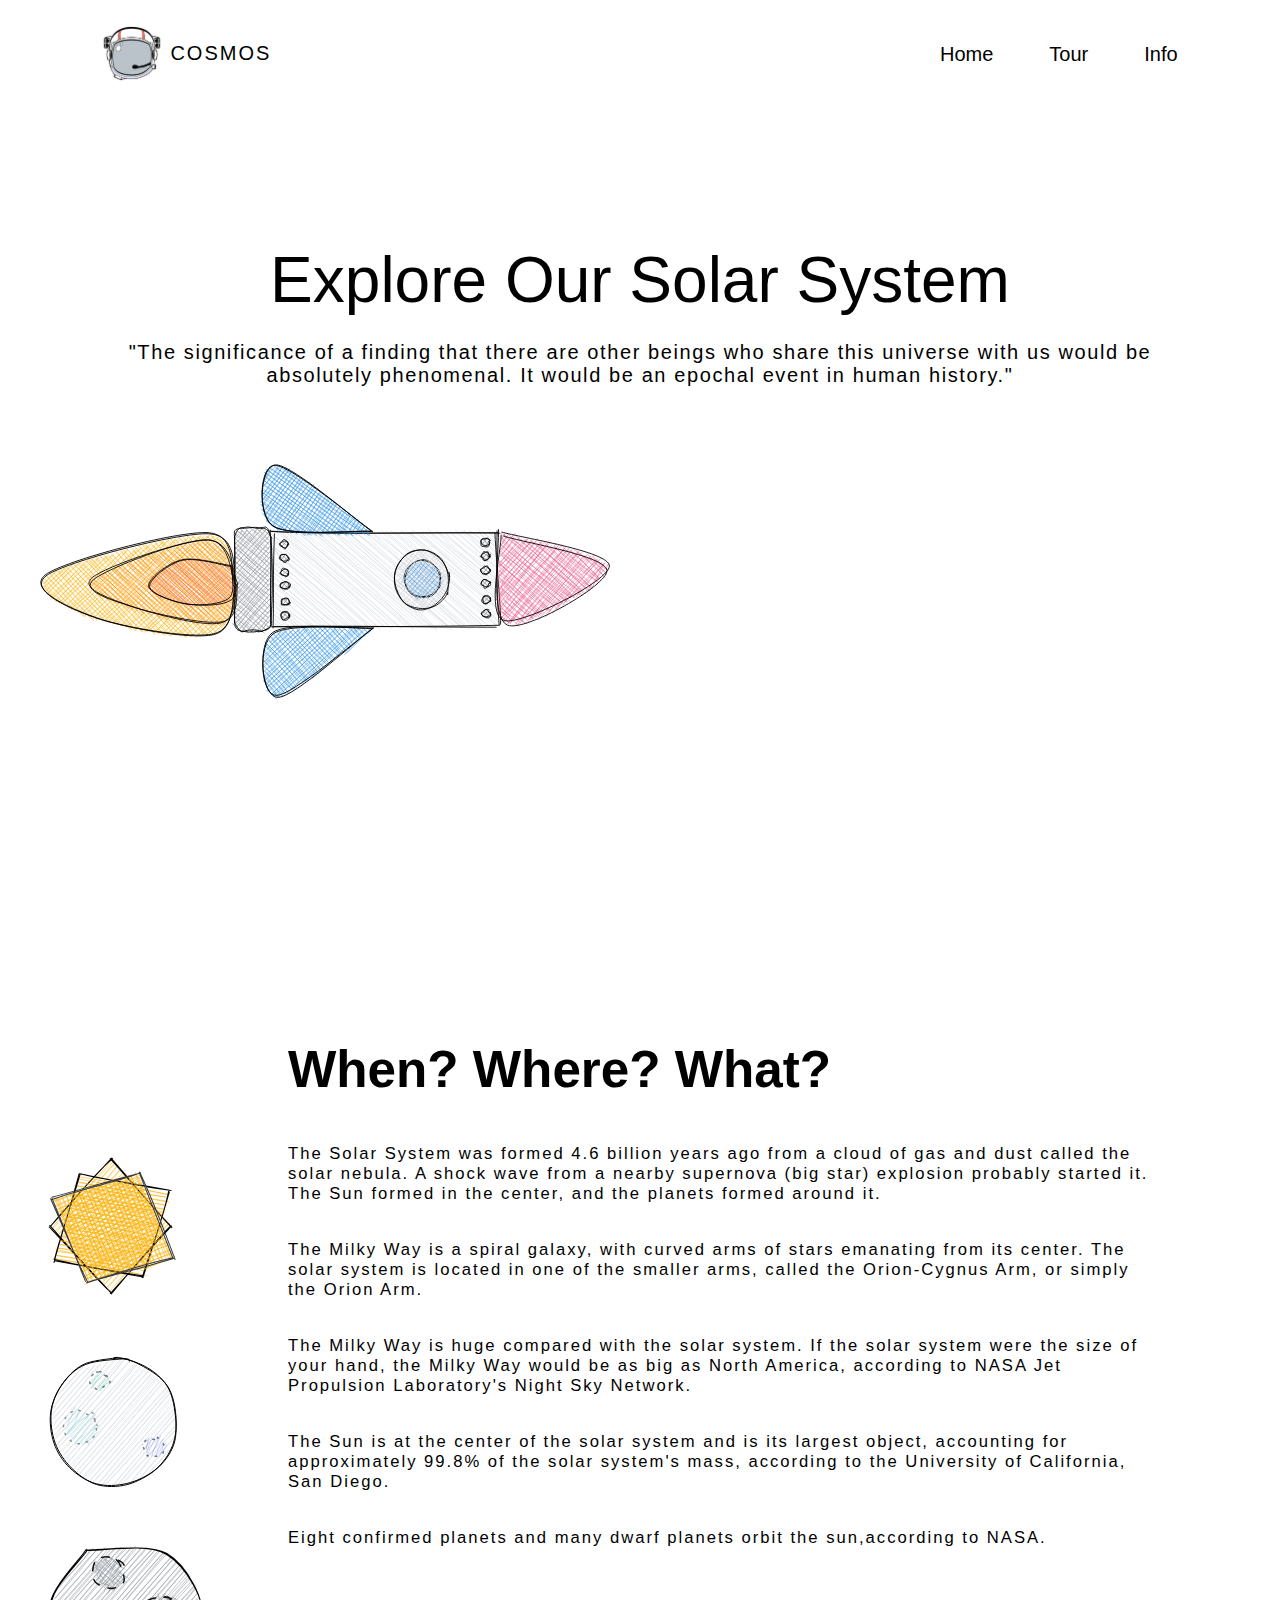
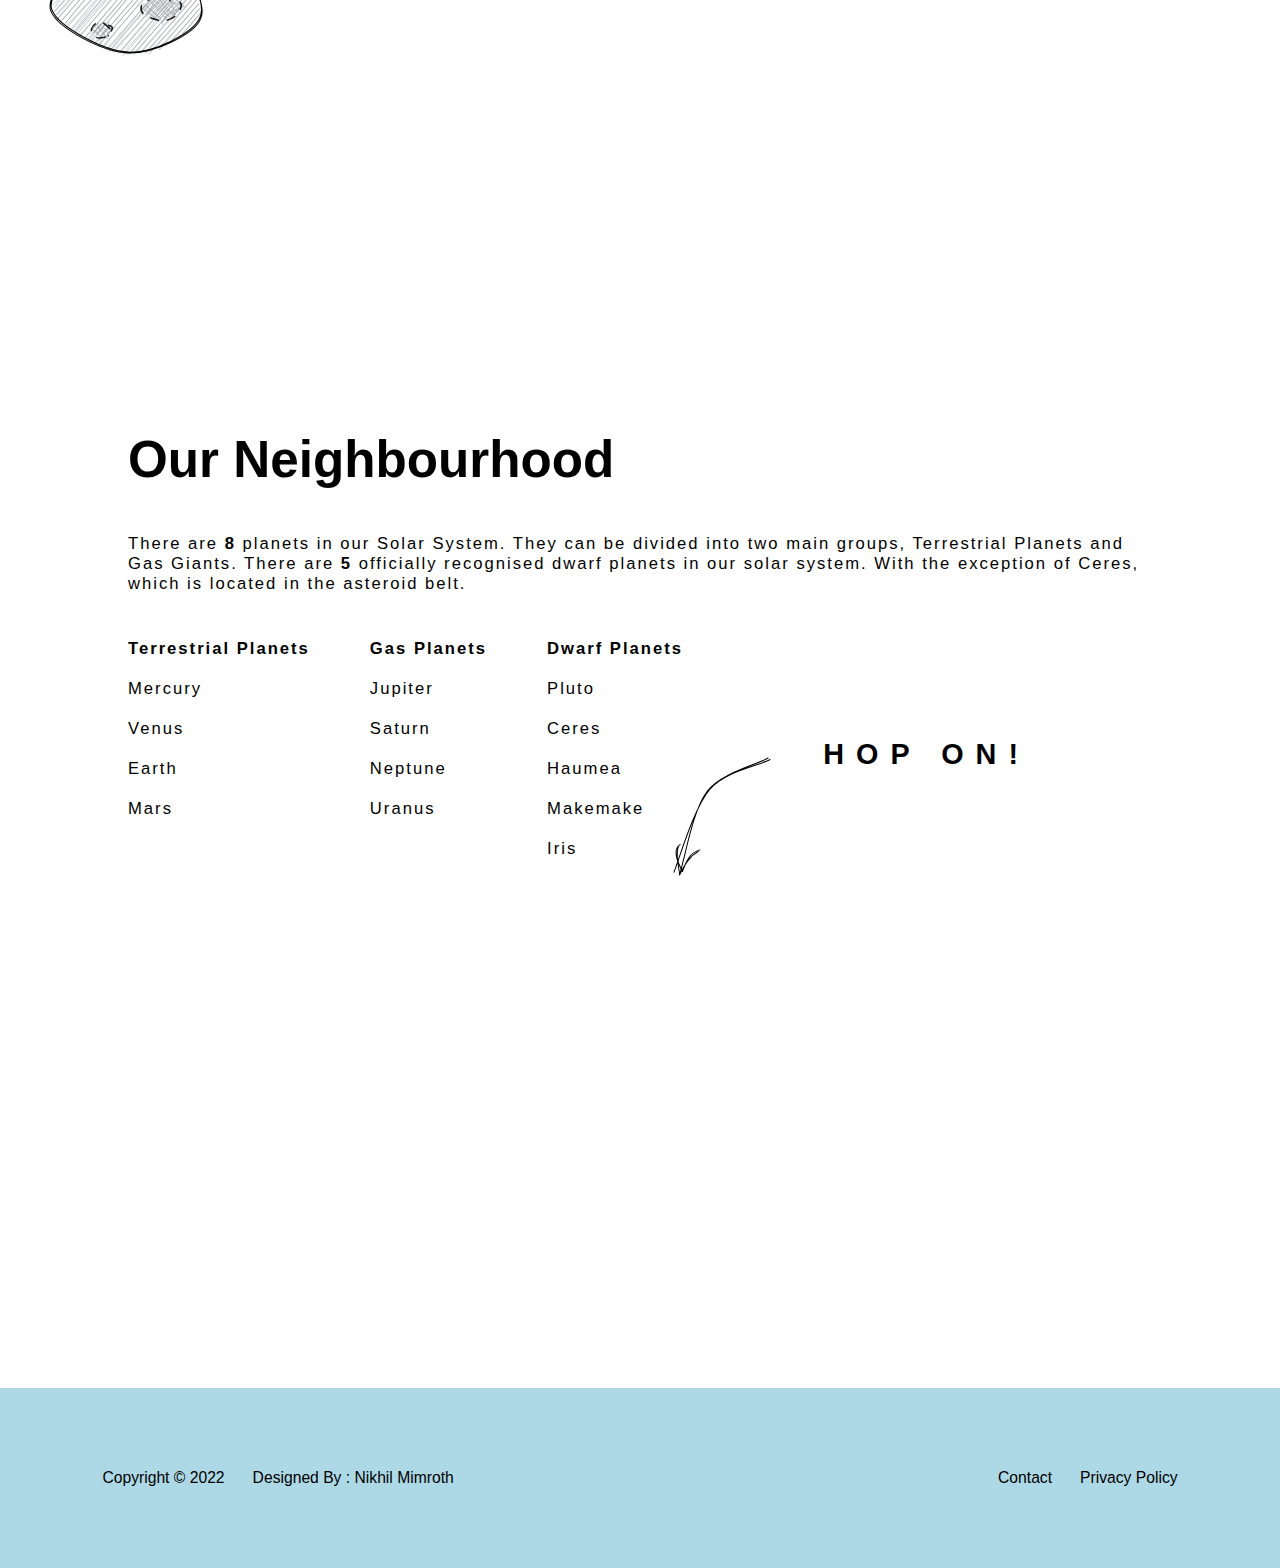
==== index.html @ 72702b02 "Add files via upload" ====
<!DOCTYPE html>
<html lang="en">
<head>
    <meta charset="UTF-8">
    <meta http-equiv="X-UA-Compatible" content="IE=edge">
    <meta name="viewport" content="width=device-width, initial-scale=1.0">
    <title>Document</title>
    <link rel="stylesheet" href="./css/style.css">
    <link href="https://api.fontshare.com/v2/css?f[]=general-sans@200,500,300,600,400&display=swap" rel="stylesheet">
</head>
<body>

    <header>
        <nav class="nav">
            <div class="nav--logo">
                <img class="nav--img" src="images/astronaut-svg.svg" alt="logo">
                <h2 class="nav--text">COSMOS</h2>
            </div>
            <ul class="nav--links">
                <li>Home</li>
                <li>Tour</li>
                <li>Info</li>
            </ul>
        </nav>
    </header>

    <section class="hero--section">
        <div class="hero--center">
            <h1 class="hero--heading">Explore Our Solar System</h1>
            <p class="hero--para">"The significance of a finding that there are other beings who share this universe with us would be absolutely phenomenal. It would be an epochal event in human history."</p>
        </div>
        <img class="hero--img" id="planeImg" src="images/rocket-svg.svg" alt="">
    </section>

    <section class="info--section">
        <h2 class="info--heading">When? Where? What?</h2>
        <ul class="info--links">
            <li>The Solar System was formed 4.6 billion years ago from a cloud of gas and dust called the solar nebula. A shock wave from a nearby supernova (big star) explosion probably started it. The Sun formed in the center, and the planets formed around it.</li>
            <li>The Milky Way is a spiral galaxy, with curved arms of stars emanating from its center. The solar system is located in one of the smaller arms, called the Orion-Cygnus Arm, or simply the Orion Arm.</li>
            <li>The Milky Way is huge compared with the solar system. If the solar system were the size of your hand, the Milky Way would be as big as North America, according to NASA Jet Propulsion Laboratory's Night Sky Network. </li>
            <li>The Sun is at the center of the solar system and is its largest object, accounting for approximately 99.8% of the solar system's mass, according to the University of California, San Diego.</li>
            <li>Eight confirmed planets and many dwarf planets orbit the sun,according to NASA.</li>
        </ul>
        <img class="info--img" id="img--one" src="./images/star-svg-bg.svg" alt="star">
        <img class="info--img" id="img--two" src="./images/moon-svg-bg.svg" alt="">
        <img class="info--img" id="img--three" src="./images/asteroid-small-svg-bg.svg" alt="">
    </section>

    <section class="explore--section">
        <h2 class="explore--heading">Our Neighbourhood</h2>
        <p class="explore--para">There are <span class="bold">8</span>  planets in our Solar System. They can be divided into two main groups, Terrestrial Planets and Gas Giants. There are <span class="bold">5</span> officially recognised dwarf planets in our solar system. With the exception of Ceres, which is located in the asteroid belt.</p>
        <div class="explore--planets">
            <ul class="explore--links">
                <li class="bold">Terrestrial Planets</li>
                <li>Mercury</li>
                <li>Venus</li>
                <li>Earth</li>
                <li>Mars</li>
            </ul>
            <ul class="explore--links">
                <li class="bold">Gas Planets</li>
                <li>Jupiter</li>
                <li>Saturn</li>
                <li>Neptune</li>
                <li>Uranus</li>
            </ul>
            <ul class="explore--links">
                <li class="bold">Dwarf Planets</li>
                <li>Pluto</li>
                <li>Ceres</li>
                <li>Haumea</li>
                <li>Makemake</li>
                <li>Iris</li>
            </ul>
        </div>
        <span class="explore--text">HOP ON!</span>
        <img class="explore--arrow" src="./images/arrow-svg-bg.svg" alt="">
        <a href=""><img class="explore--img" id="planeImgSecond" src="./images/rocket-svg.svg" alt=""></a>
    </section>
    
    <footer>
        <div class="footer--text">
            <span>Copyright &copy 2022</span>
            <span>Designed By : Nikhil Mimroth</span>
        </div>
        <ul class="footer--links">
            <li>Contact</li>
            <li>Privacy Policy</li>
        </ul>
    </footer>

    <!-- <div class="container">
        <div class="card">
            <img src="" alt="" class="planet--img">
            <h2 class="planet--name"></h2>

        </div>
    </div> -->

<script src="script.js" ></script>    
</body>
</html>
---- css/style.css ----
*{
    box-sizing: border-box;
    margin: 0;
    padding: 0;
}

body{
    min-height: 100vh;
    font-family: 'General Sans', sans-serif;
    scroll-behavior: smooth;
    overflow-x: hidden;
}

li{
    list-style: none;
}

.bold{
    font-weight: 600;

}

.nav{
    width: 100%;
    height: 12vh;
    display: flex;
    justify-content: space-between;
    align-items: center;
    padding-inline: 8%;
}

.nav--logo{
    display: flex;
    align-items: center;
    gap: 0.5rem;
}

.nav--img{
    max-width: 60px;
}

.nav--text{
    font-size: 1.25rem;
    letter-spacing: 0.125rem;
    font-weight: 500;
}

.nav--links{
    display: flex;
    gap: 3.5rem;
}

.nav--links > li {
    font-size: 1.25rem;
}

.nav--links > li:hover{
    font-weight: 500;
}


section{
    margin-bottom:10vh;
    width: 100%;
    padding-inline: 10%;
}

.hero--section{
    height: 90vh;
    position: relative;
    padding-top: 15vh;
}

.hero--center{
    display: flex;
    flex-direction: column;
    justify-content: center;
    align-items: center; 
    text-align: center;
}

.hero--heading{
    font-size: 5vw;
    font-weight: 500;
}

.hero--para{
    font-size: 1.25rem;
    padding-top: 1.5rem;
    letter-spacing: 0.1rem;
}

.hero--img{
    transform: rotate(90deg);
    max-width: 250px;
    position: absolute;
    top: 180px;
    left: 200px;
}

.info--section{
    height: 100vh;
    position: relative;
}

.info--heading{
    font-size: 4vw;
    padding-top: 3.5vh;
    padding-left: 10rem;
}

.info--links{
    padding-top: 5vh;
    padding-left: 10rem;
}

.info--links > li{
    margin-bottom: 2.25rem;
    font-size: 1.3vw;
    letter-spacing: 0.125rem;
}

.info--img{
    max-width: 15vw;
}

#img--one{
    position: absolute;
    top: 140px;
    left: 40px;
    animation: move 4s 1 ease-in ;
}

#img--two{
    position: absolute;
    top: 340px;
    left: 40px;
    animation: move 5s 1 ease-in ;
}

#img--three{
    position: absolute;
    top: 530px;
    left: 40px;
    animation: move 6s 1 ease-in ;
}

.explore--section{
    height: 100vh;
    position: relative;
}

.explore--heading{
    font-size: 4vw;
    padding-top: 3.5vh;
}

.explore--para{
    font-size: 1.3vw;
    letter-spacing: 0.125rem;
    padding-top: 5vh;
}

.explore--planets{
    display: flex;
    gap: 60px;
    font-size: 1.3vw;
    letter-spacing: 0.125rem;
}

.explore--links{
    padding-top: 5vh;
}

.explore--links > li{
    margin-bottom: 1.25rem;
}

.explore--arrow{
    max-width: 250px;
    position: absolute;
    top: 350px;
    right: 500px;
}

.explore--img{
    transform: rotate(-90deg);
    max-width: 250px;
    position: absolute;
    top: 280px;
    right: -500px;
}

.explore--text{
    position: absolute;
    top: 340px;
    right: 250px;
    font-size: 2.25vw;
    font-weight: 600;
    letter-spacing: 0.75rem;
}


footer{
    height: 20vh;
    background-color: lightblue;
    display: flex;
    justify-content: space-between;
    padding-inline: 8%;
    align-items: center;
}

.footer--text{
    display: flex;
    gap: 28px;
    font-size: 1.225vw;
    font-weight: 400;
}

.footer--links{
    display: flex;
    gap: 28px;
    font-size: 1.225vw;
    font-weight: 400;
}

@keyframes move {
    0% {
        transform: translateX(-40px);
    }

    100% {
        transform: translateX(0);
    }
}
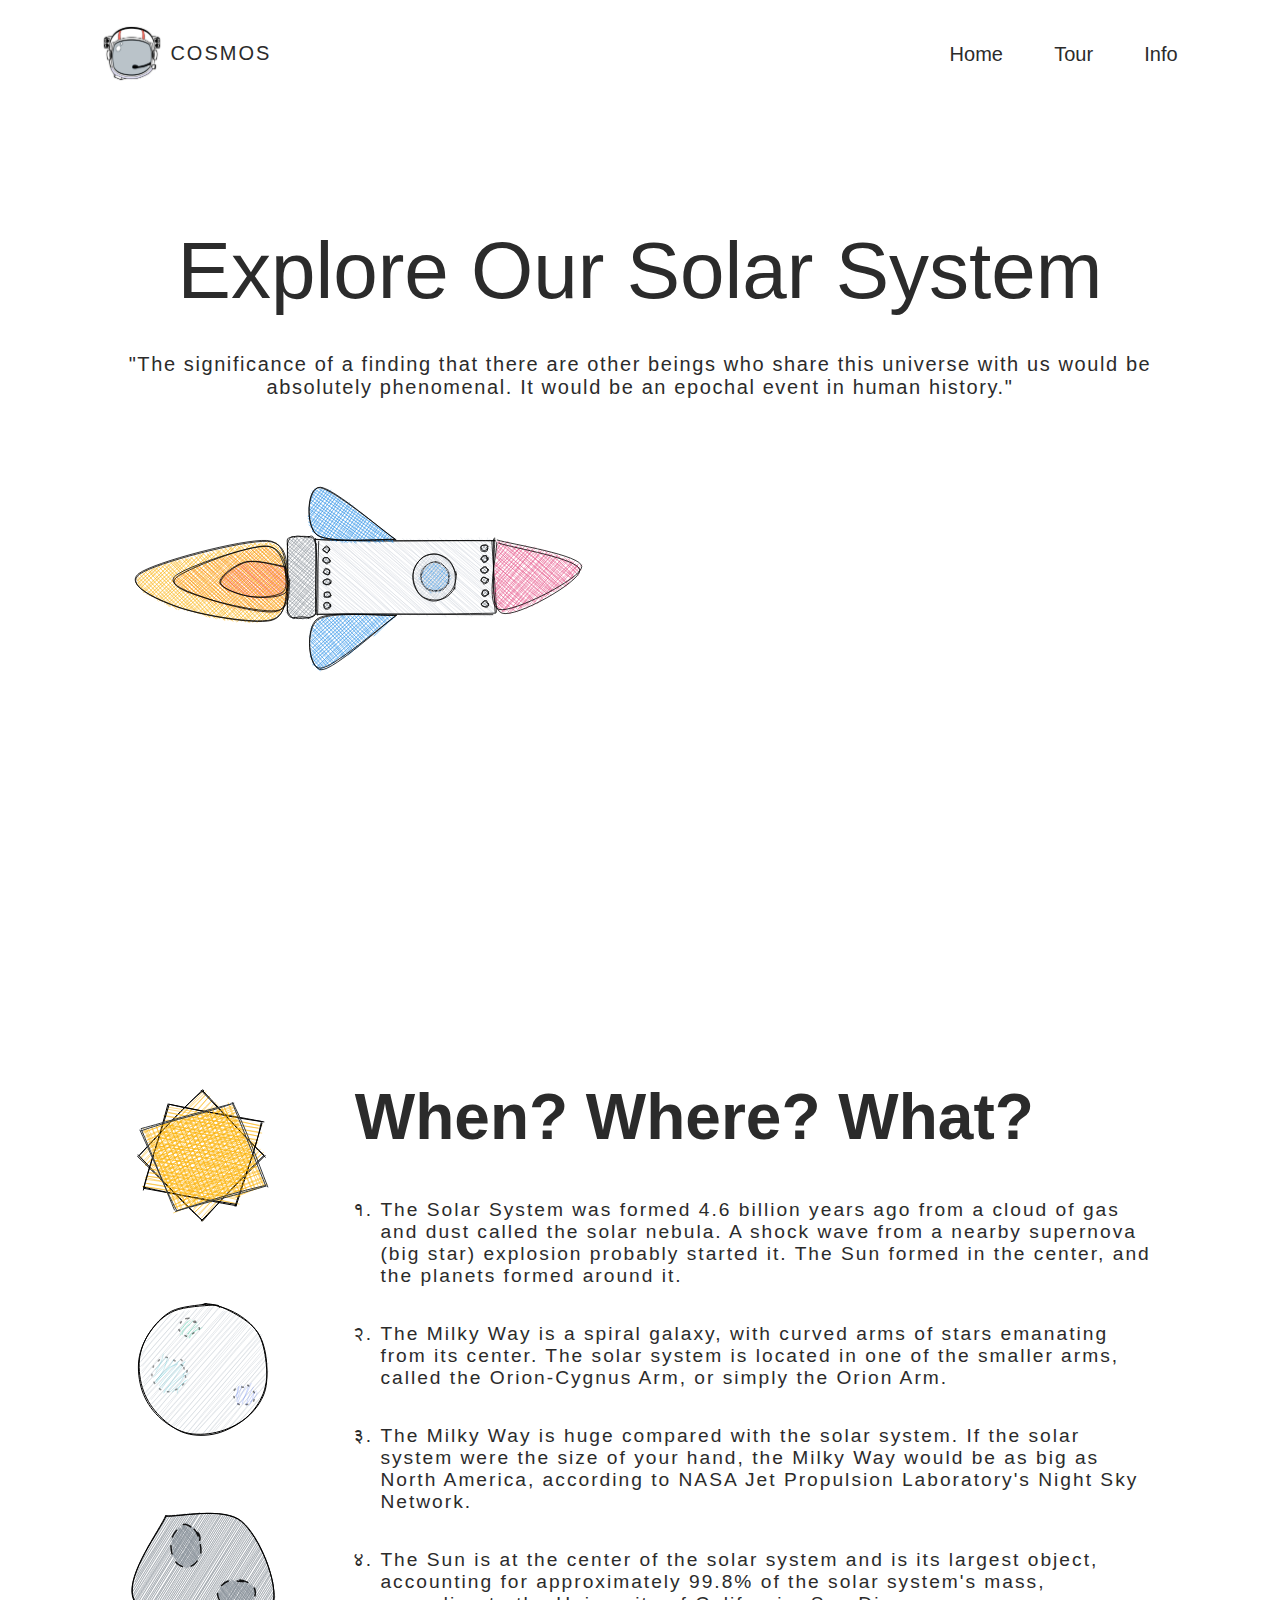
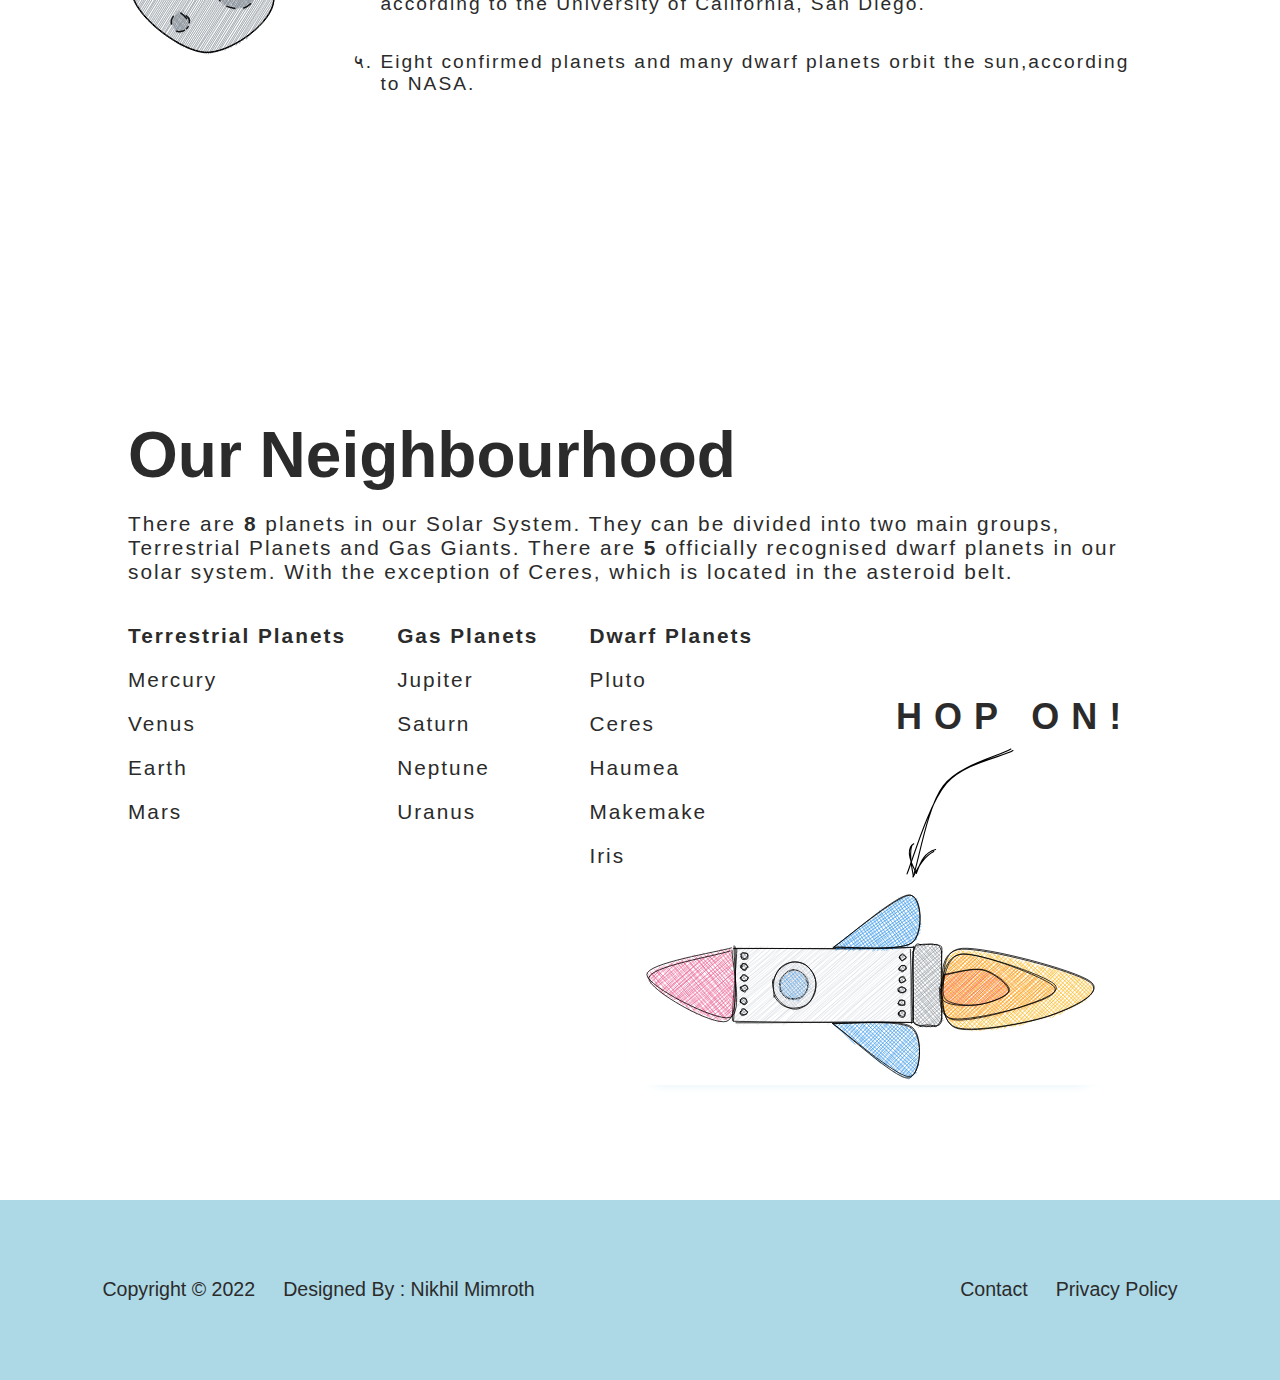
==== commit 23c2ddc3: "Add files via upload" ====
--- a/index.html
+++ b/index.html
@@ -25,59 +25,79 @@
     </header>
 
     <section class="hero--section">
-        <div class="hero--center">
+        <article class="hero--center">
             <h1 class="hero--heading">Explore Our Solar System</h1>
             <p class="hero--para">"The significance of a finding that there are other beings who share this universe with us would be absolutely phenomenal. It would be an epochal event in human history."</p>
-        </div>
-        <img class="hero--img" id="planeImg" src="images/rocket-svg.svg" alt="">
+        </article>
+        <img class="hero--img" id="planeImg" src="images/rocket.svg" alt="rocket">
     </section>
 
     <section class="info--section">
-        <h2 class="info--heading">When? Where? What?</h2>
-        <ul class="info--links">
-            <li>The Solar System was formed 4.6 billion years ago from a cloud of gas and dust called the solar nebula. A shock wave from a nearby supernova (big star) explosion probably started it. The Sun formed in the center, and the planets formed around it.</li>
-            <li>The Milky Way is a spiral galaxy, with curved arms of stars emanating from its center. The solar system is located in one of the smaller arms, called the Orion-Cygnus Arm, or simply the Orion Arm.</li>
-            <li>The Milky Way is huge compared with the solar system. If the solar system were the size of your hand, the Milky Way would be as big as North America, according to NASA Jet Propulsion Laboratory's Night Sky Network. </li>
-            <li>The Sun is at the center of the solar system and is its largest object, accounting for approximately 99.8% of the solar system's mass, according to the University of California, San Diego.</li>
-            <li>Eight confirmed planets and many dwarf planets orbit the sun,according to NASA.</li>
-        </ul>
-        <img class="info--img" id="img--one" src="./images/star-svg-bg.svg" alt="star">
-        <img class="info--img" id="img--two" src="./images/moon-svg-bg.svg" alt="">
-        <img class="info--img" id="img--three" src="./images/asteroid-small-svg-bg.svg" alt="">
+        <div class="info--container">
+            <article class="info--img-container">
+                <img class="info--img" id="img--one" src="./images/star-svg-bg.svg" alt="star">
+                <img class="info--img" id="img--two" src="./images/moon-svg-bg.svg" alt="">
+                <img class="info--img" id="img--three" src="./images/asteroid-svg-bg.svg" alt="">
+            </article>
+            <article class="info--content">
+                <h2 class="info--heading">When? Where? What?</h2>
+                <ul class="info--links">
+                    <li>The Solar System was formed 4.6 billion years ago from a cloud of gas and dust called the solar nebula. A shock wave from a nearby supernova (big star) explosion probably started it. The Sun formed in the center, and the planets formed around it.</li>
+                    <li>The Milky Way is a spiral galaxy, with curved arms of stars emanating from its center. The solar system is located in one of the smaller arms, called the Orion-Cygnus Arm, or simply the Orion Arm.</li>
+                    <li>The Milky Way is huge compared with the solar system. If the solar system were the size of your hand, the Milky Way would be as big as North America, according to NASA Jet Propulsion Laboratory's Night Sky Network. </li>
+                    <li>The Sun is at the center of the solar system and is its largest object, accounting for approximately 99.8% of the solar system's mass, according to the University of California, San Diego.</li>
+                    <li>Eight confirmed planets and many dwarf planets orbit the sun,according to NASA.</li>
+                </ul>
+            </article>
+        </div>
+    </section> 
+
+    <section class="explore--section">
+
+        <div class="explore--container">
+            <div class="div1">
+                <h2 class="explore--heading">Our Neighbourhood</h2>
+            </div>
+            <div class="div2"> 
+                <p class="explore--para">There are <span class="bold">8</span>  planets in our Solar System. They can be divided into two main groups, Terrestrial Planets and Gas Giants. There are <span class="bold">5</span> officially recognised dwarf planets in our solar system. With the exception of Ceres, which is located in the asteroid belt.</p>
+            </div>
+            <div class="div3"> 
+                <div class="explore--planets">
+                    <ul class="explore--links">
+                        <li class="bold">Terrestrial Planets</li>
+                        <li>Mercury</li>
+                        <li>Venus</li>
+                        <li>Earth</li>
+                        <li>Mars</li>
+                    </ul>
+                    <ul class="explore--links">
+                        <li class="bold">Gas Planets</li>
+                        <li>Jupiter</li>
+                        <li>Saturn</li>
+                        <li>Neptune</li>
+                        <li>Uranus</li>
+                    </ul>
+                    <ul class="explore--links">
+                        <li class="bold">Dwarf Planets</li>
+                        <li>Pluto</li>
+                        <li>Ceres</li>
+                        <li>Haumea</li>
+                        <li>Makemake</li>
+                        <li>Iris</li>
+                    </ul>
+                </div>
+            </div>
+            <div class="div4">
+                <h3 class="explore--text">HOP ON!</h3>
+                <img class="explore--arrow" src="./images/arrow-svg-bg.svg" alt="">
+            </div>
+            <div class="div5" > 
+                <a href="./tour/tour.html"><img id="planeImgSecond"  class="explore--img" src="./images/rocket2.svg" alt="rocket"></a>
+            </div>
+            <div class="div6"></div> 
+        </div>
     </section>
 
-    <section class="explore--section">
-        <h2 class="explore--heading">Our Neighbourhood</h2>
-        <p class="explore--para">There are <span class="bold">8</span>  planets in our Solar System. They can be divided into two main groups, Terrestrial Planets and Gas Giants. There are <span class="bold">5</span> officially recognised dwarf planets in our solar system. With the exception of Ceres, which is located in the asteroid belt.</p>
-        <div class="explore--planets">
-            <ul class="explore--links">
-                <li class="bold">Terrestrial Planets</li>
-                <li>Mercury</li>
-                <li>Venus</li>
-                <li>Earth</li>
-                <li>Mars</li>
-            </ul>
-            <ul class="explore--links">
-                <li class="bold">Gas Planets</li>
-                <li>Jupiter</li>
-                <li>Saturn</li>
-                <li>Neptune</li>
-                <li>Uranus</li>
-            </ul>
-            <ul class="explore--links">
-                <li class="bold">Dwarf Planets</li>
-                <li>Pluto</li>
-                <li>Ceres</li>
-                <li>Haumea</li>
-                <li>Makemake</li>
-                <li>Iris</li>
-            </ul>
-        </div>
-        <span class="explore--text">HOP ON!</span>
-        <img class="explore--arrow" src="./images/arrow-svg-bg.svg" alt="">
-        <a href=""><img class="explore--img" id="planeImgSecond" src="./images/rocket-svg.svg" alt=""></a>
-    </section>
-    
     <footer>
         <div class="footer--text">
             <span>Copyright &copy 2022</span>
@@ -97,6 +117,6 @@
         </div>
     </div> -->
 
-<script src="script.js" ></script>    
+<script src="script.js" ></script>
 </body>
 </html>--- a/css/style.css
+++ b/css/style.css
@@ -2,6 +2,8 @@
     box-sizing: border-box;
     margin: 0;
     padding: 0;
+    
+    /* outline: 1px solid red !important; */
 }
 
 body{
@@ -9,6 +11,8 @@
     font-family: 'General Sans', sans-serif;
     scroll-behavior: smooth;
     overflow-x: hidden;
+    color: #2b2b2b;
+
 }
 
 li{
@@ -47,14 +51,14 @@
 
 .nav--links{
     display: flex;
-    gap: 3.5rem;
-}
-
-.nav--links > li {
+    gap: 4vw;
+}
+
+.nav--links  li {
     font-size: 1.25rem;
 }
 
-.nav--links > li:hover{
+.nav--links  li:hover{
     font-weight: 500;
 }
 
@@ -66,57 +70,105 @@
 }
 
 .hero--section{
+    /*background-color: lightblue;*/
     height: 90vh;
-    position: relative;
-    padding-top: 15vh;
+    /*padding-top: 10vh;*/
+    
 }
 
 .hero--center{
+    /*background-color: lightcoral;*/
     display: flex;
     flex-direction: column;
     justify-content: center;
     align-items: center; 
     text-align: center;
+    padding-top: 13vh;
+    
 }
 
 .hero--heading{
-    font-size: 5vw;
+    font-size: 5rem;
     font-weight: 500;
+    /*background-color: lightskyblue;*/
+    
 }
 
 .hero--para{
     font-size: 1.25rem;
-    padding-top: 1.5rem;
+    padding-block: 4vh;
     letter-spacing: 0.1rem;
+    /*background-color: lightgoldenrodyellow;*/
 }
 
 .hero--img{
-    transform: rotate(90deg);
-    max-width: 250px;
-    position: absolute;
+    /*background-color: lightgrey;*/
+    /*transform: rotate(90deg);*/
+    /*max-width: 250px;*/
+    max-width: 36vw;
+    margin-top: 5vh;
+    
+    /*position: absolute;
     top: 180px;
-    left: 200px;
-}
+    left: 200px; */
+    /*z-index: 999;
+    position: relative;*/
+    /*margin-top: -20vh;*/
+}
+
+/*.hero--img-container{
+    background-color: lightcoral;
+    width: 100%;
+    height: 5vh;
+    z-index: 999;
+    position: relative;
+}*/
 
 .info--section{
     height: 100vh;
-    position: relative;
-}
-
-.info--heading{
-    font-size: 4vw;
-    padding-top: 3.5vh;
-    padding-left: 10rem;
+    /*background-color: lightgreen;*/
+}
+
+.info--container{
+    /*background-color: brown;*/
+    display: flex;
+    padding-top: 8vh;
+    gap: 6vw;
+}
+
+.info--img-container{
+    /*background-color: lightseagreen;*/
+    display: flex;
+    flex-direction: column;
+    gap: 5vw;
+
+}
+
+.info--content{
+    /*background-color: beige;*/
+    display: flex;
+    flex-direction: column;
+}
+
+ .info--heading{
+    font-size: 4rem;
+    /*padding-top: 3.5vh;
+    padding-left: 10rem;*/
+    /*background-color: lightslategray */
 }
 
 .info--links{
     padding-top: 5vh;
-    padding-left: 10rem;
+    padding-left: 2vw;
+    /*background-color: lightblue;*/
+    
 }
 
 .info--links > li{
-    margin-bottom: 2.25rem;
-    font-size: 1.3vw;
+    list-style: devanagari;
+    /*background-color: lightgrey;*/
+    margin-bottom: 4vh;
+    font-size: 1.2rem;
     letter-spacing: 0.125rem;
 }
 
@@ -125,51 +177,85 @@
 }
 
 #img--one{
-    position: absolute;
+    /*position: absolute;
     top: 140px;
-    left: 40px;
+    left: 40px;*/
     animation: move 4s 1 ease-in ;
 }
 
 #img--two{
-    position: absolute;
+    /*position: absolute;
     top: 340px;
-    left: 40px;
+    left: 40px;*/
     animation: move 5s 1 ease-in ;
 }
 
 #img--three{
-    position: absolute;
+    /*position: absolute;
     top: 530px;
-    left: 40px;
+    left: 40px;*/
     animation: move 6s 1 ease-in ;
-}
+} 
+
 
 .explore--section{
-    height: 100vh;
-    position: relative;
+    height: auto;
+    /*background-color: chocolate;*/
+}
+
+.explore--container {
+    width: 100%;
+    /*background-color: lightblue;*/
+    display: grid;
+    grid-template-columns: repeat(4, 1fr);
+    grid-template-rows: repeat(5, 1fr);
+    padding-block: 2%;
+}
+    
+.div1 { 
+    grid-area: 1 / 1 / 2 / 5; 
+    /*background-color: lightcyan;*/
+}
+.div2 { 
+    grid-area: 2 / 1 / 3 / 5; 
+    /*background-color: lightpink;*/
+}
+.div3 { 
+    grid-area: 3 / 1 / 6 / 4;
+    /*background-color: lightgray; */
+}
+.div4 { 
+    grid-area: 3 / 4 / 6 / 5; 
+    /*background-color: lightgreen;*/
+    display: flex;
+    flex-direction: column;
+    align-self: flex-end;
+}
+.div5 { 
+    grid-area: 6 / 3 / 7 / 5; 
+    /*background-color: beige;*/
+}
+
+.div6{
+    grid-area: 6 / 1 / 7 / 3;
+    /*background-color: red;*/
 }
 
 .explore--heading{
-    font-size: 4vw;
-    padding-top: 3.5vh;
+    font-size: 4rem;
 }
 
 .explore--para{
-    font-size: 1.3vw;
+    font-size: 1.3rem;
     letter-spacing: 0.125rem;
-    padding-top: 5vh;
 }
 
 .explore--planets{
     display: flex;
-    gap: 60px;
-    font-size: 1.3vw;
+    gap: 4vw;
+    font-size: 1.3rem;
     letter-spacing: 0.125rem;
-}
-
-.explore--links{
-    padding-top: 5vh;
+    padding-top: 2vh;
 }
 
 .explore--links > li{
@@ -178,27 +264,32 @@
 
 .explore--arrow{
     max-width: 250px;
-    position: absolute;
-    top: 350px;
-    right: 500px;
-}
-
-.explore--img{
-    transform: rotate(-90deg);
-    max-width: 250px;
-    position: absolute;
-    top: 280px;
-    right: -500px;
+    /*background-color: lightcyan;*/
+    margin-right: 10vw;   
+}
+
+.explore--img {
+    max-width: 36vw;
+    box-shadow: 0px 8px 15px -15px lightblue;
+    /*background-color: darkgoldenrod;  */
 }
 
 .explore--text{
-    position: absolute;
+    /*position: absolute;
     top: 340px;
-    right: 250px;
-    font-size: 2.25vw;
+    right: 250px;*/
+    
+    font-size: 2.25rem;
     font-weight: 600;
     letter-spacing: 0.75rem;
-}
+    /*background-color: aliceblue;*/
+}
+
+.explore--section:hover #planeImgSecond{ 
+    box-shadow: 0px 8px 15px -15px lightblue;
+    animation: moveLeft 3s 1 ease-out ;
+}
+
 
 
 footer{
@@ -213,23 +304,35 @@
 .footer--text{
     display: flex;
     gap: 28px;
-    font-size: 1.225vw;
+    font-size: 1.225rem;
     font-weight: 400;
 }
 
 .footer--links{
     display: flex;
     gap: 28px;
-    font-size: 1.225vw;
+    font-size: 1.225rem;
     font-weight: 400;
 }
 
 @keyframes move {
     0% {
-        transform: translateX(-40px);
+        transform: translateX(-120px);
     }
 
     100% {
         transform: translateX(0);
     }
+}
+
+@keyframes moveLeft {
+    0% {
+        transform: translateX(180px);
+        opacity: 0;
+    }
+
+    100% {
+        transform: translateX(0px);
+        opacity: 1;
+    }
 }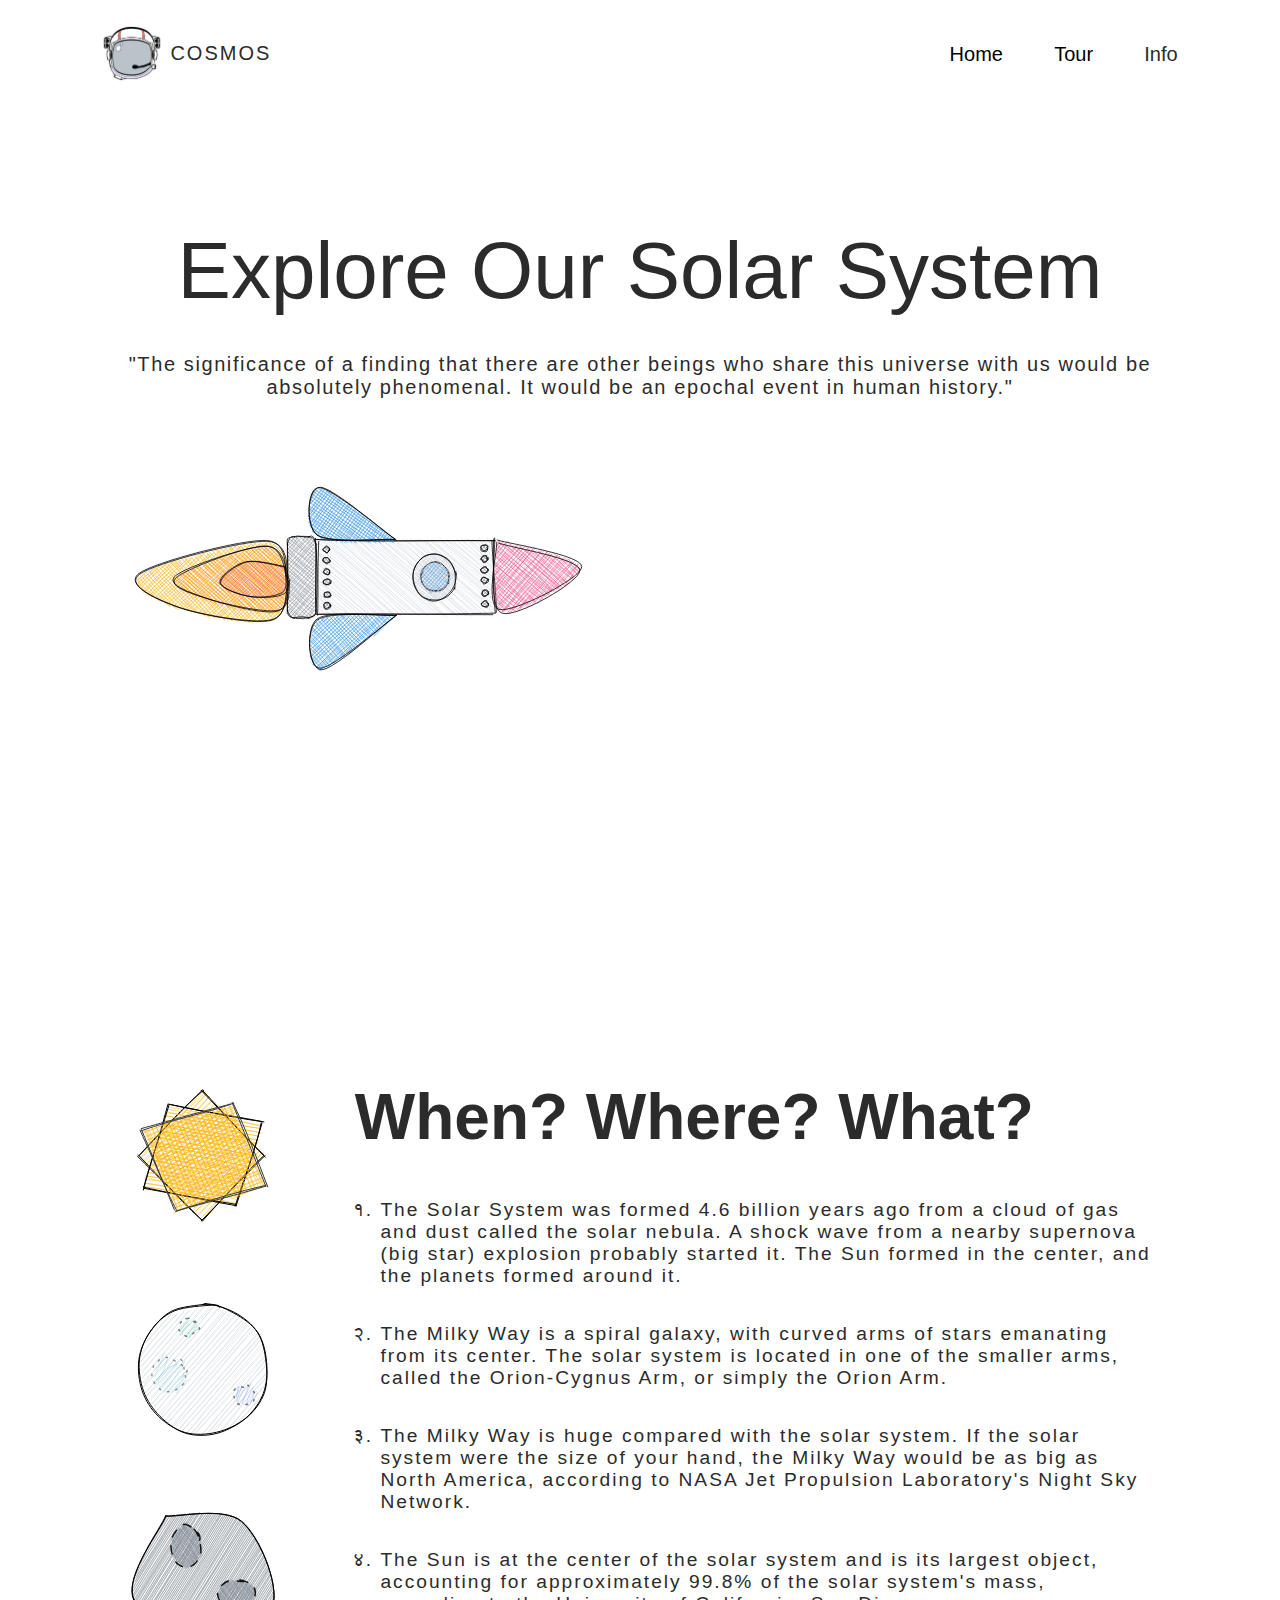
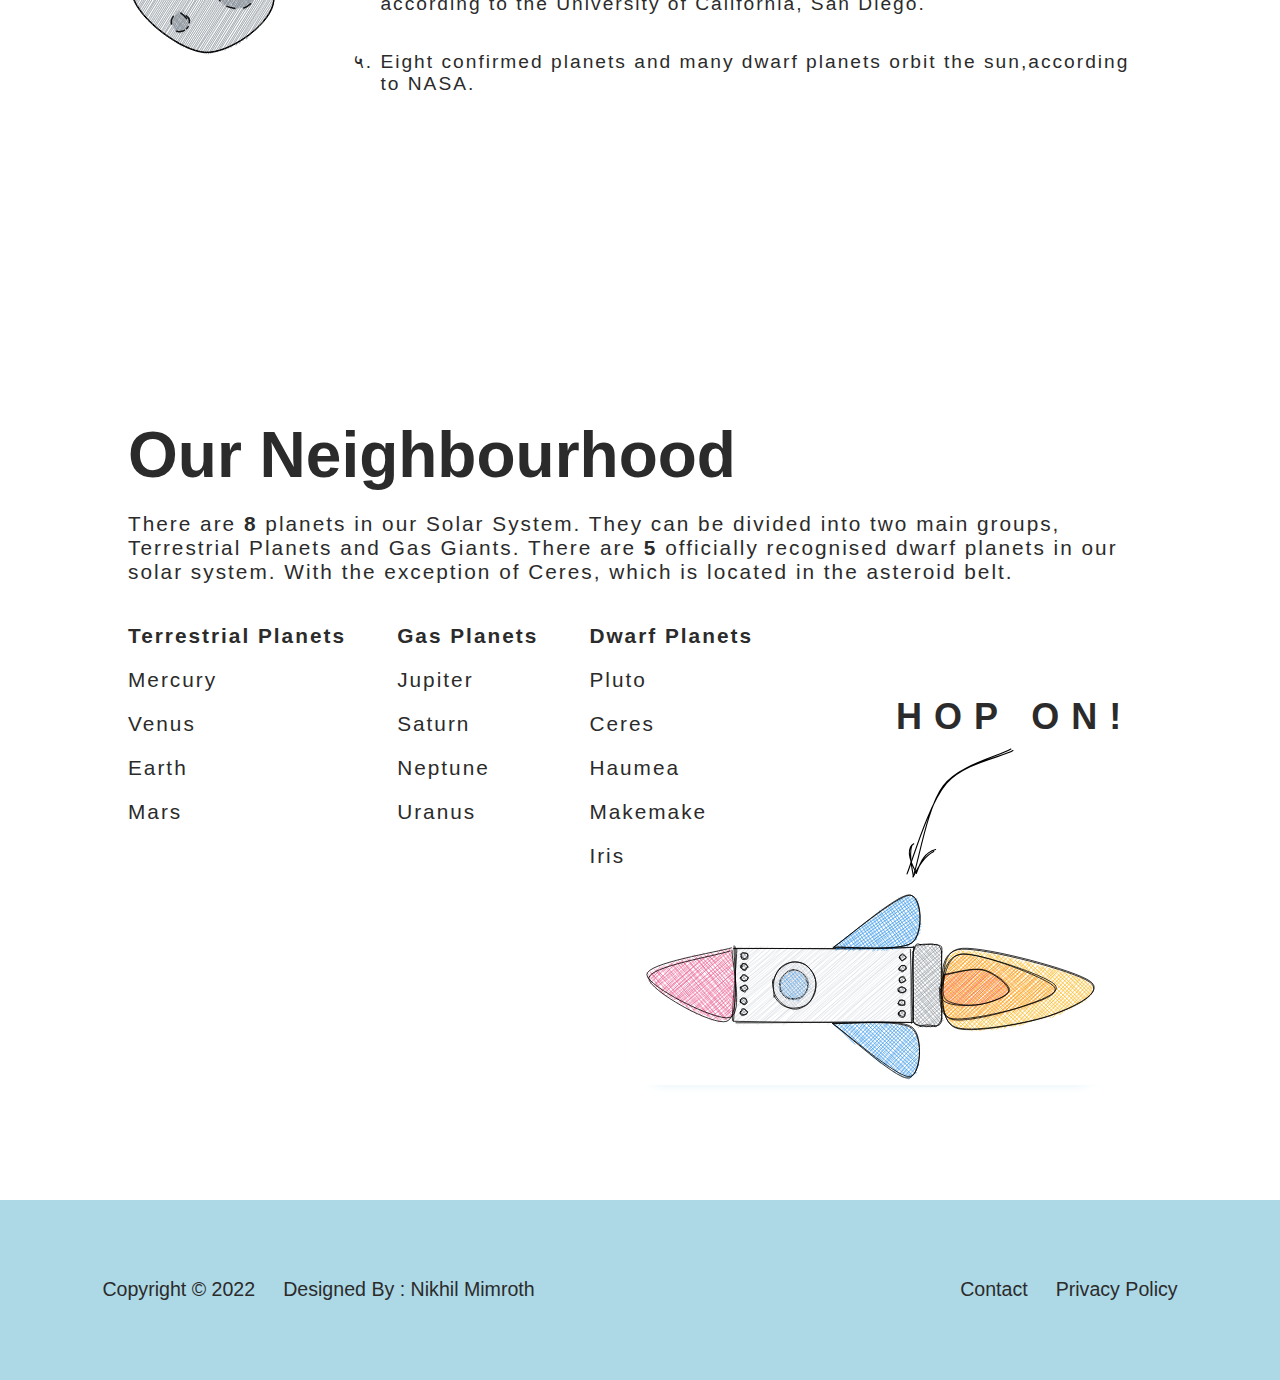
==== commit 783b2a4a: "--commit" ====
--- a/index.html
+++ b/index.html
@@ -17,8 +17,8 @@
                 <h2 class="nav--text">COSMOS</h2>
             </div>
             <ul class="nav--links">
-                <li>Home</li>
-                <li>Tour</li>
+                <li><a href="#">Home</a></li>
+                <li><a href="./tour/tour.html">Tour</a></li>
                 <li>Info</li>
             </ul>
         </nav>
--- a/css/style.css
+++ b/css/style.css
@@ -15,8 +15,23 @@
 
 }
 
+.preloader{
+    width: 100%;
+    height: 100vh;
+    background-color: #2b2b2b;
+    opacity: 1;
+    display: flex;
+    justify-content: center;
+    align-items: center;
+}
+
 li{
     list-style: none;
+}
+
+a{
+    text-decoration: none;
+    color: black;
 }
 
 .bold{
@@ -271,6 +286,7 @@
 .explore--img {
     max-width: 36vw;
     box-shadow: 0px 8px 15px -15px lightblue;
+    animation: moveLeft 8s 1 ease-out ;
     /*background-color: darkgoldenrod;  */
 }
 
@@ -283,11 +299,6 @@
     font-weight: 600;
     letter-spacing: 0.75rem;
     /*background-color: aliceblue;*/
-}
-
-.explore--section:hover #planeImgSecond{ 
-    box-shadow: 0px 8px 15px -15px lightblue;
-    animation: moveLeft 3s 1 ease-out ;
 }
 
 
